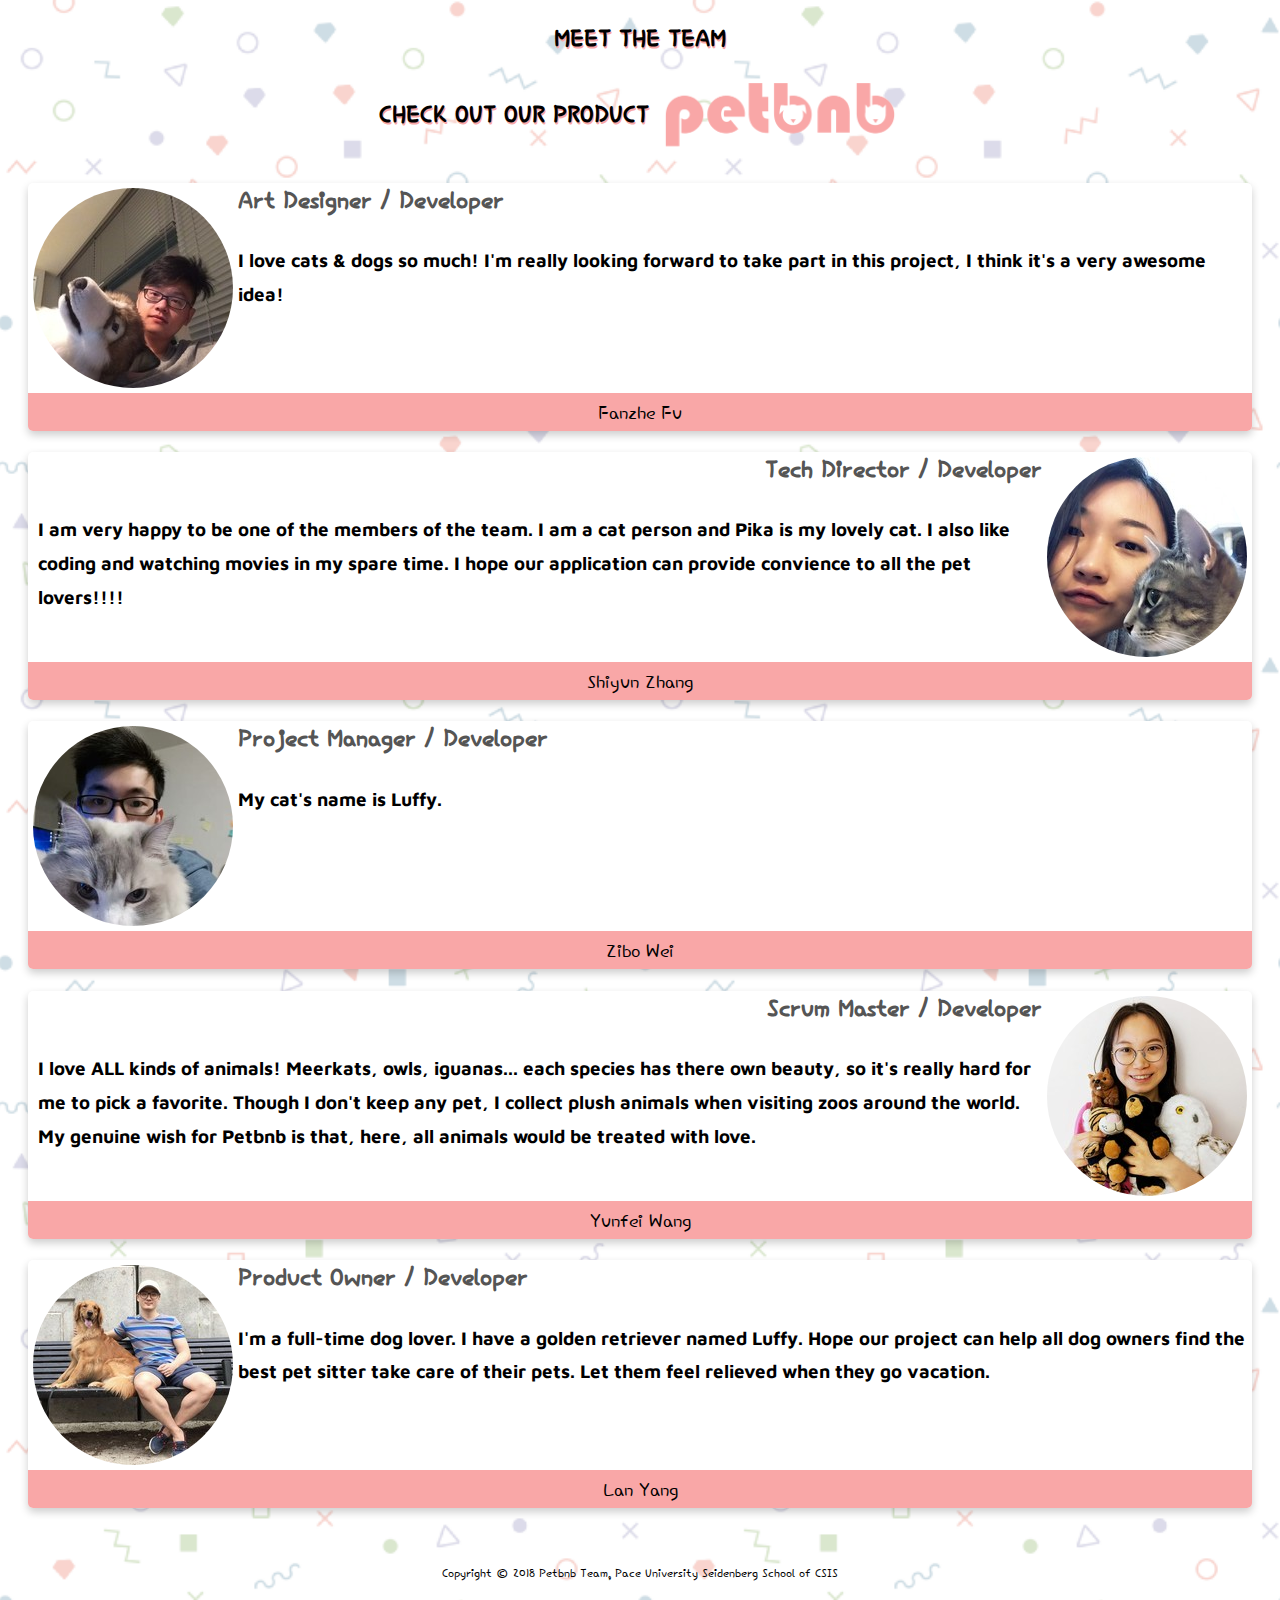
==== index.html @ 4933e284 "team page v1" ====
<!DOCTYPE html>
<html>
<head>
<meta name="viewport" content="width=device-width, initial-scale=1">
<link rel="stylesheet" href="teamstyle.css">
<link rel="stylesheet" href="https://use.fontawesome.com/releases/v5.3.1/css/all.css" integrity="sha384-mzrmE5qonljUremFsqc01SB46JvROS7bZs3IO2EmfFsd15uHvIt+Y8vEf7N7fWAU" crossorigin="anonymous">
<link href="https://fonts.googleapis.com/css?family=Hi+Melody|Maven+Pro" rel="stylesheet">
<body>

<div class="container">
  <header>
  	<h1><i class="fas fa-paw"></i> MEET THE TEAM <i class="fas fa-paw"></i></h1>
	<h1>CHECK OUT OUR PRODUCT <img id="logo" src="logo1.png" alt="Petbnb" align="middle"></h1>
  </header>
  <main>

     <div class="card">
      <img class="avatar" src="azhe.jpg" alt="Azhe" style="float: left;">
        <h1 class="title">Art Designer / Developer</h1>
        <h3>I love cats & dogs so much! I'm really looking forward to take part in this project, I think it's a very awesome idea!</h3>
        <button class="button"><i class="fas fa-palette"></i> Fanzhe Fu</button>
    </div>

    <div class="card">
      <img class="avatar" src="shiyun.jpg" alt="Shiyun" style="float: right;">
        <h1 class="title" style="text-align: right;">Tech Director / Developer</h1>
        <h3>I am very happy to be one of the members of the team. I am a cat person and Pika is my lovely cat. I also like coding and watching movies in my spare time. I hope our application can provide convience to all the pet lovers!!!!</h3>
        <button class="button"><i class="fas fa-drafting-compass"></i> Shiyun Zhang</button>
    </div>

    <div class="card">
      <img class="avatar" src="zibo.jpg" alt="Zibo" style="float: left;">
        <h1 class="title">Project Manager / Developer</h1>
        <h3>My cat's name is Luffy.</h3>
        <p><button class="button"><i class="fas fa-project-diagram"></i> Zibo Wei</button></p>
    </div>

    <div class="card">
      <img class="avatar" src="feifei.jpg" alt="Feifei" style="float: right;">
        <h1 class="title" style="text-align: right;">Scrum Master / Developer</h1>
        <h3>I love ALL kinds of animals! Meerkats, owls, iguanas... each species has there own beauty, so it's really hard for me to pick a favorite. Though I don't keep any pet, I collect plush animals when visiting zoos around the world. My genuine wish for Petbnb is that, here, all animals would be treated with love.</h3>
        <button class="button"><i class="fas fa-tasks"></i> Yunfei Wang</button>
    </div>

    <div class="card">
      <img class="avatar" src="yanglan.jpg" alt="Yanglan" style="float: left;">
        <h1 class="title">Product Owner / Developer</h1>
        <h3>I'm a full-time dog lover. I have a golden retriever named Luffy. Hope our project can help all dog owners find the best pet sitter take care of their pets. Let them feel relieved when they go vacation.</h3>
        <button class="button"><i class="fab fa-black-tie"></i> Lan Yang</button>
    </div>
</main>
<footer>
	<p>Copyright &copy; 2018 Petbnb Team, Pace University  Seidenberg School of CSIS</p>
</footer>
</div>

</body>
</html>
---- teamstyle.css ----
html {
  box-sizing: border-box;
  font-family: 'Hi Melody', cursive;
}

body {
  background-image: url("memphis-colorful.png");
  background-size: 50%;
}

header {
  text-align: center;
  text-shadow: 1px 2px #f9a7a7;
}

#logo {
  width: 20%;
}

.avatar {
  border-radius: 50%;
  margin: 5px;

}

.card {
  background-color: #fff;
  box-shadow: 0 4px 8px 0 rgba(0, 0, 0, 0.2);
  border-radius: 5px;
}

.container {
  padding: 0 20px;
}

.title {
  color: #555;
}

h3 {
  font-family: 'Maven Pro', sans-serif;
  line-height: 1.8;
  margin-left: 10px;
}

.button {
  border: none;
  outline: 0;
  padding-top: 6px;
  color: #000;
  background-color: #f9a7a7;
  text-align: center;
  font-family: 'Hi Melody', cursive;
  font-size: 25px;
  cursor: pointer;
  width: 100%;
  border-radius: 0 0 5px 5px;
  transition: 0.3s;
}

.button:hover {
  background-color: #555;
  color: #f9a7a7;
}

footer {
  text-align: center;
  padding: 40px 0 0 0;
}
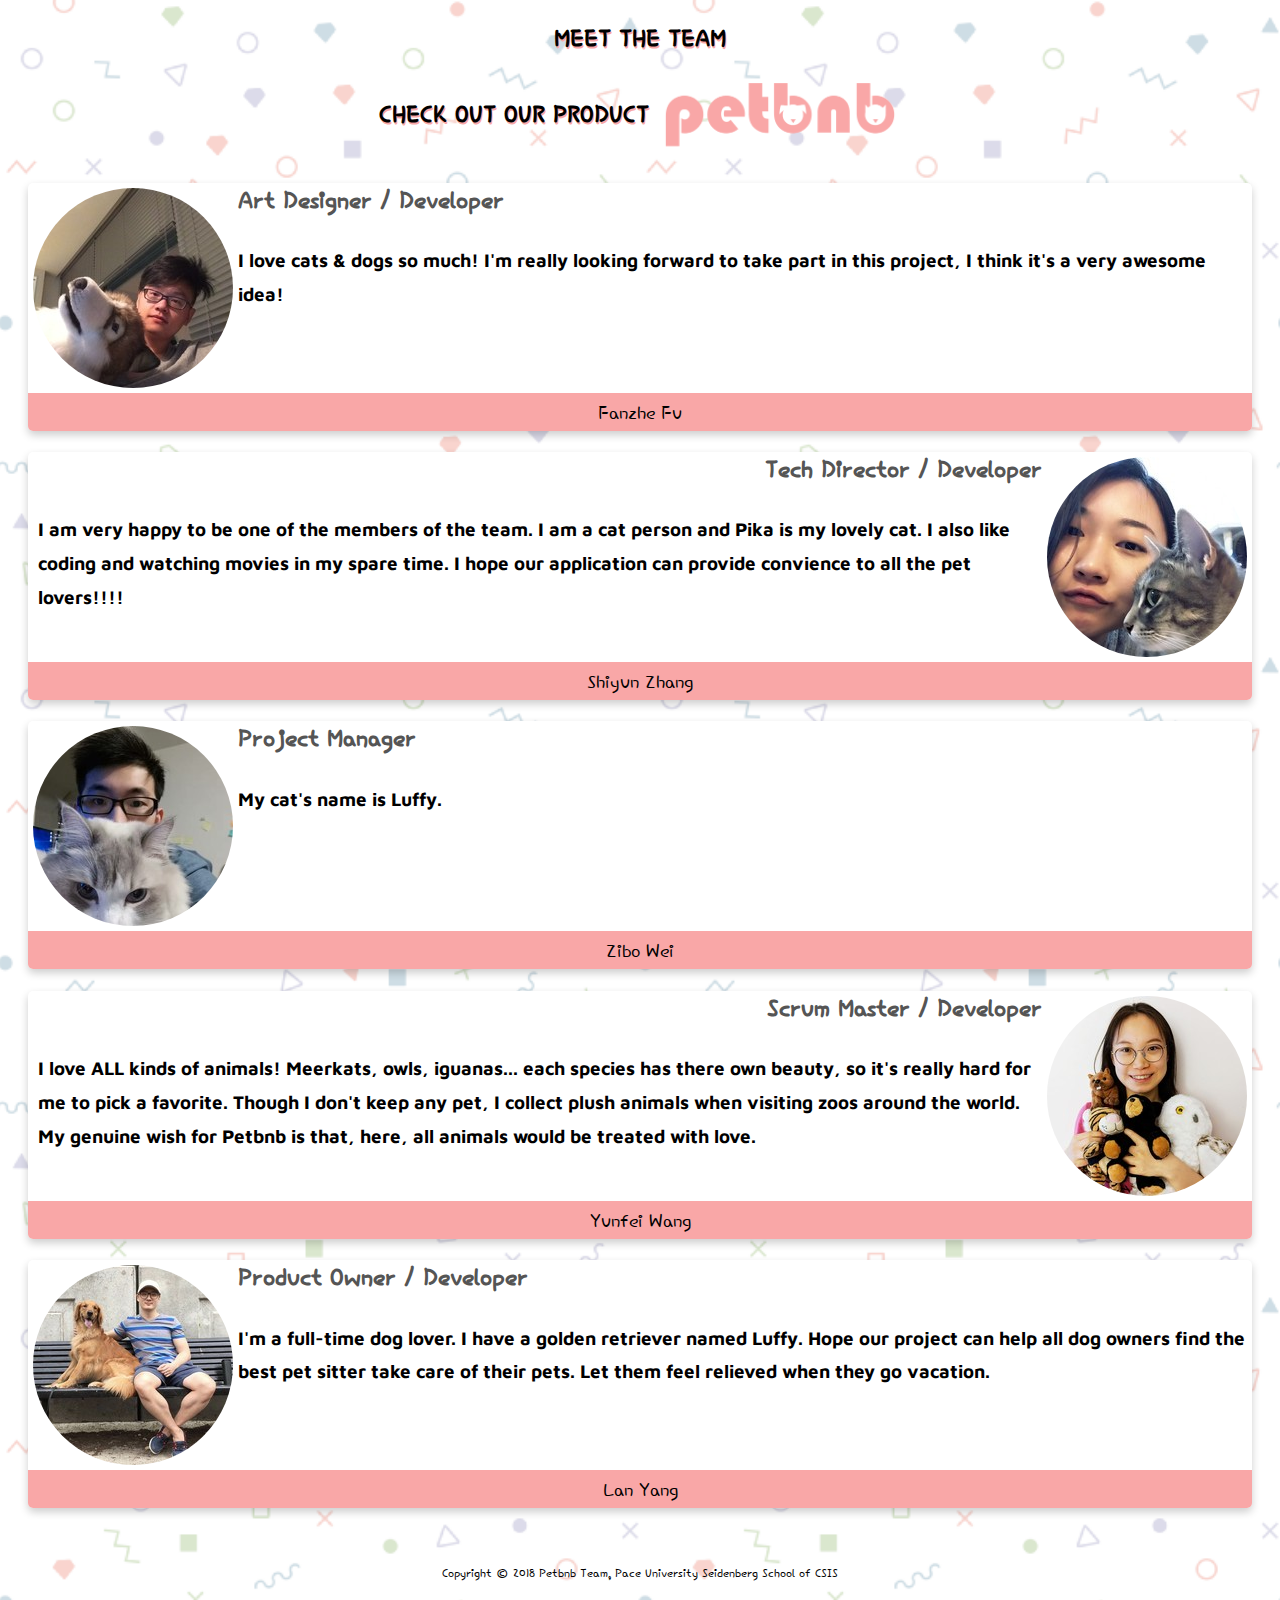
==== commit 7ddd06e0: "zibo role change" ====
--- a/index.html
+++ b/index.html
@@ -30,7 +30,7 @@
 
     <div class="card">
       <img class="avatar" src="zibo.jpg" alt="Zibo" style="float: left;">
-        <h1 class="title">Project Manager / Developer</h1>
+        <h1 class="title">Project Manager</h1>
         <h3>My cat's name is Luffy.</h3>
         <p><button class="button"><i class="fas fa-project-diagram"></i> Zibo Wei</button></p>
     </div>
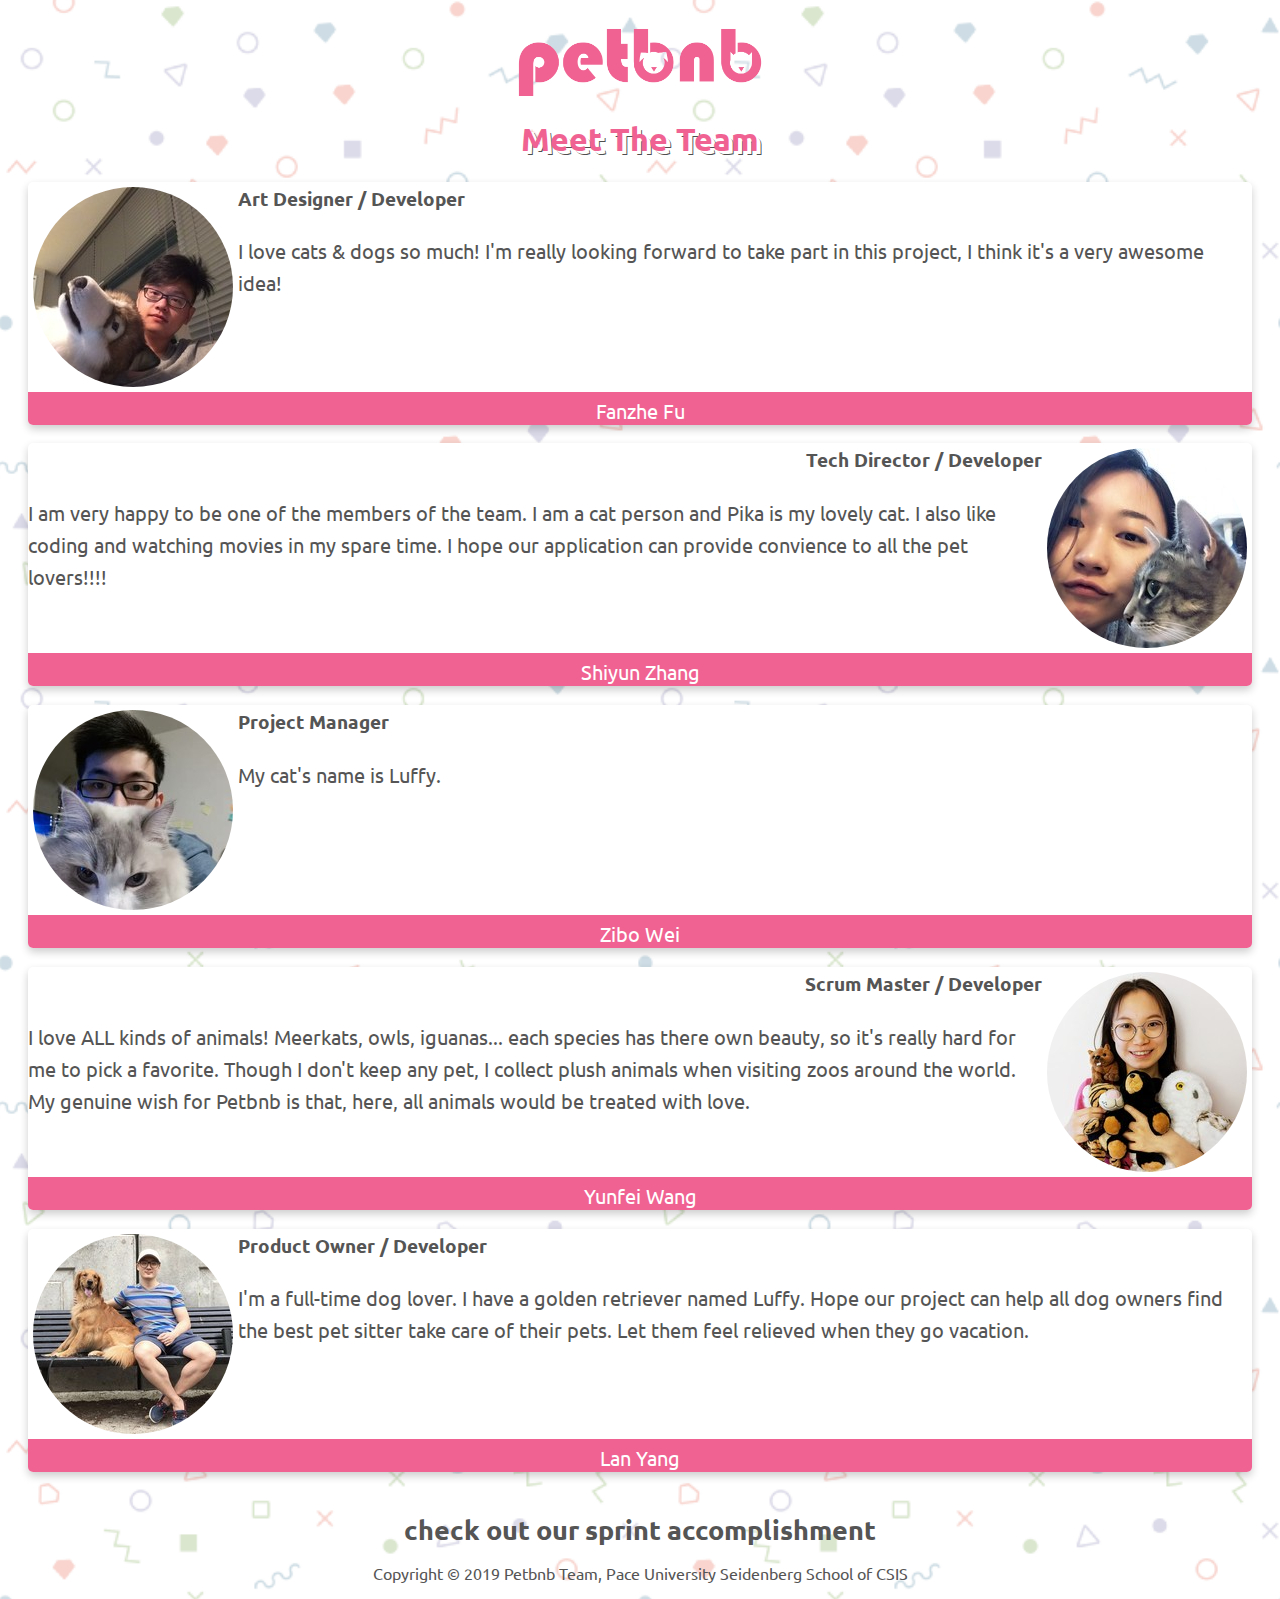
==== commit faef1562: "add sprint accomplishment, plus restyling" ====
--- a/index.html
+++ b/index.html
@@ -4,53 +4,56 @@
 <meta name="viewport" content="width=device-width, initial-scale=1">
 <link rel="stylesheet" href="teamstyle.css">
 <link rel="stylesheet" href="https://use.fontawesome.com/releases/v5.3.1/css/all.css" integrity="sha384-mzrmE5qonljUremFsqc01SB46JvROS7bZs3IO2EmfFsd15uHvIt+Y8vEf7N7fWAU" crossorigin="anonymous">
-<link href="https://fonts.googleapis.com/css?family=Hi+Melody|Maven+Pro" rel="stylesheet">
+<link href="https://fonts.googleapis.com/css?family=Ubuntu" rel="stylesheet">
+</head>
 <body>
 
 <div class="container">
   <header>
-  	<h1><i class="fas fa-paw"></i> MEET THE TEAM <i class="fas fa-paw"></i></h1>
-	<h1>CHECK OUT OUR PRODUCT <img id="logo" src="logo1.png" alt="Petbnb" align="middle"></h1>
+    <br>
+    <img id="logo" src="logo.png" alt="Petbnb" align="middle">    
+  	<h1><i class="fas fa-paw"></i> Meet The Team <i class="fas fa-paw"></i></h1>
   </header>
   <main>
 
      <div class="card">
       <img class="avatar" src="azhe.jpg" alt="Azhe" style="float: left;">
-        <h1 class="title">Art Designer / Developer</h1>
-        <h3>I love cats & dogs so much! I'm really looking forward to take part in this project, I think it's a very awesome idea!</h3>
+        <h3 class="title">Art Designer / Developer</h3>
+        <p class="intro">I love cats & dogs so much! I'm really looking forward to take part in this project, I think it's a very awesome idea!</p>
         <button class="button"><i class="fas fa-palette"></i> Fanzhe Fu</button>
     </div>
 
     <div class="card">
       <img class="avatar" src="shiyun.jpg" alt="Shiyun" style="float: right;">
-        <h1 class="title" style="text-align: right;">Tech Director / Developer</h1>
-        <h3>I am very happy to be one of the members of the team. I am a cat person and Pika is my lovely cat. I also like coding and watching movies in my spare time. I hope our application can provide convience to all the pet lovers!!!!</h3>
+        <h3 class="title" style="text-align: right;">Tech Director / Developer</h3>
+        <p class="intro">I am very happy to be one of the members of the team. I am a cat person and Pika is my lovely cat. I also like coding and watching movies in my spare time. I hope our application can provide convience to all the pet lovers!!!!</p>
         <button class="button"><i class="fas fa-drafting-compass"></i> Shiyun Zhang</button>
     </div>
 
     <div class="card">
       <img class="avatar" src="zibo.jpg" alt="Zibo" style="float: left;">
-        <h1 class="title">Project Manager</h1>
-        <h3>My cat's name is Luffy.</h3>
-        <p><button class="button"><i class="fas fa-project-diagram"></i> Zibo Wei</button></p>
+        <h3 class="title">Project Manager</h3>
+        <p class="intro">My cat's name is Luffy.</p>
+        <button class="button"><i class="fas fa-project-diagram"></i> Zibo Wei</button>
     </div>
 
     <div class="card">
       <img class="avatar" src="feifei.jpg" alt="Feifei" style="float: right;">
-        <h1 class="title" style="text-align: right;">Scrum Master / Developer</h1>
-        <h3>I love ALL kinds of animals! Meerkats, owls, iguanas... each species has there own beauty, so it's really hard for me to pick a favorite. Though I don't keep any pet, I collect plush animals when visiting zoos around the world. My genuine wish for Petbnb is that, here, all animals would be treated with love.</h3>
+        <h3 class="title" style="text-align: right;">Scrum Master / Developer</h3>
+        <p class="intro">I love ALL kinds of animals! Meerkats, owls, iguanas... each species has there own beauty, so it's really hard for me to pick a favorite. Though I don't keep any pet, I collect plush animals when visiting zoos around the world. My genuine wish for Petbnb is that, here, all animals would be treated with love.</p>
         <button class="button"><i class="fas fa-tasks"></i> Yunfei Wang</button>
     </div>
 
     <div class="card">
       <img class="avatar" src="yanglan.jpg" alt="Yanglan" style="float: left;">
-        <h1 class="title">Product Owner / Developer</h1>
-        <h3>I'm a full-time dog lover. I have a golden retriever named Luffy. Hope our project can help all dog owners find the best pet sitter take care of their pets. Let them feel relieved when they go vacation.</h3>
+        <h3 class="title">Product Owner / Developer</h3>
+        <p class="intro">I'm a full-time dog lover. I have a golden retriever named Luffy. Hope our project can help all dog owners find the best pet sitter take care of their pets. Let them feel relieved when they go vacation.</p>
         <button class="button"><i class="fab fa-black-tie"></i> Lan Yang</button>
     </div>
 </main>
 <footer>
-	<p>Copyright &copy; 2018 Petbnb Team, Pace University  Seidenberg School of CSIS</p>
+  <a href="sprint.html">check out our sprint accomplishment</a>
+	<p>Copyright &copy; 2019 Petbnb Team, Pace University  Seidenberg School of CSIS</p>
 </footer>
 </div>
 
--- a/teamstyle.css
+++ b/teamstyle.css
@@ -6,11 +6,14 @@
 body {
   background-image: url("memphis-colorful.png");
   background-size: 50%;
+  font-family: 'Ubuntu', sans-serif;
+  color: #555;
 }
 
 header {
+  color: #f06292;
   text-align: center;
-  text-shadow: 1px 2px #f9a7a7;
+  text-shadow: 4px 3px 0px #fff, 5px 4px 0px rgba(0,0,0,0.7);
 }
 
 #logo {
@@ -38,32 +41,84 @@
 }
 
 h3 {
-  font-family: 'Maven Pro', sans-serif;
   line-height: 1.8;
   margin-left: 10px;
+  color: #555;
 }
 
 .button {
   border: none;
   outline: 0;
   padding-top: 6px;
-  color: #000;
-  background-color: #f9a7a7;
+  color: #fff;
+  background-color: #f06292;
   text-align: center;
-  font-family: 'Hi Melody', cursive;
-  font-size: 25px;
+  font-size: 20px;
   cursor: pointer;
   width: 100%;
   border-radius: 0 0 5px 5px;
   transition: 0.3s;
+  font-family: 'Ubuntu', sans-serif;
 }
 
 .button:hover {
-  background-color: #555;
-  color: #f9a7a7;
+  background-color: #fff;
+  color: #f06292;
+}
+
+.intro {
+  font-size: 20px;
+  line-height: 1.6;
 }
 
 footer {
   text-align: center;
   padding: 40px 0 0 0;
-}+  color: #555;
+}
+
+table {
+  border-collapse: collapse;
+  width: 100%;
+  box-shadow: 0 4px 8px 0 rgba(0, 0, 0, 0.2);
+  border-radius: 5px;
+  background-color: #fff;
+}
+
+th {
+  background-color: #f06292; 
+  color: #fff;
+}
+th, td {
+  padding: 8px;
+  text-align: left;
+  border-bottom: 1px solid #fde8ef;
+}
+
+tr:hover {
+  background-color: #fde8ef;
+  transition: 0.3s;
+}
+
+.team_members{
+  color: #f06292;
+}
+
+a {
+  color: #555;
+  font-size: 1.7em;
+  font-weight: bold;
+}
+
+a:link {
+  text-decoration: none;
+}
+
+a:visited {
+  text-decoration: none;
+}
+
+a:hover {
+  color: #f06292;
+  transition: 0.2s;
+}
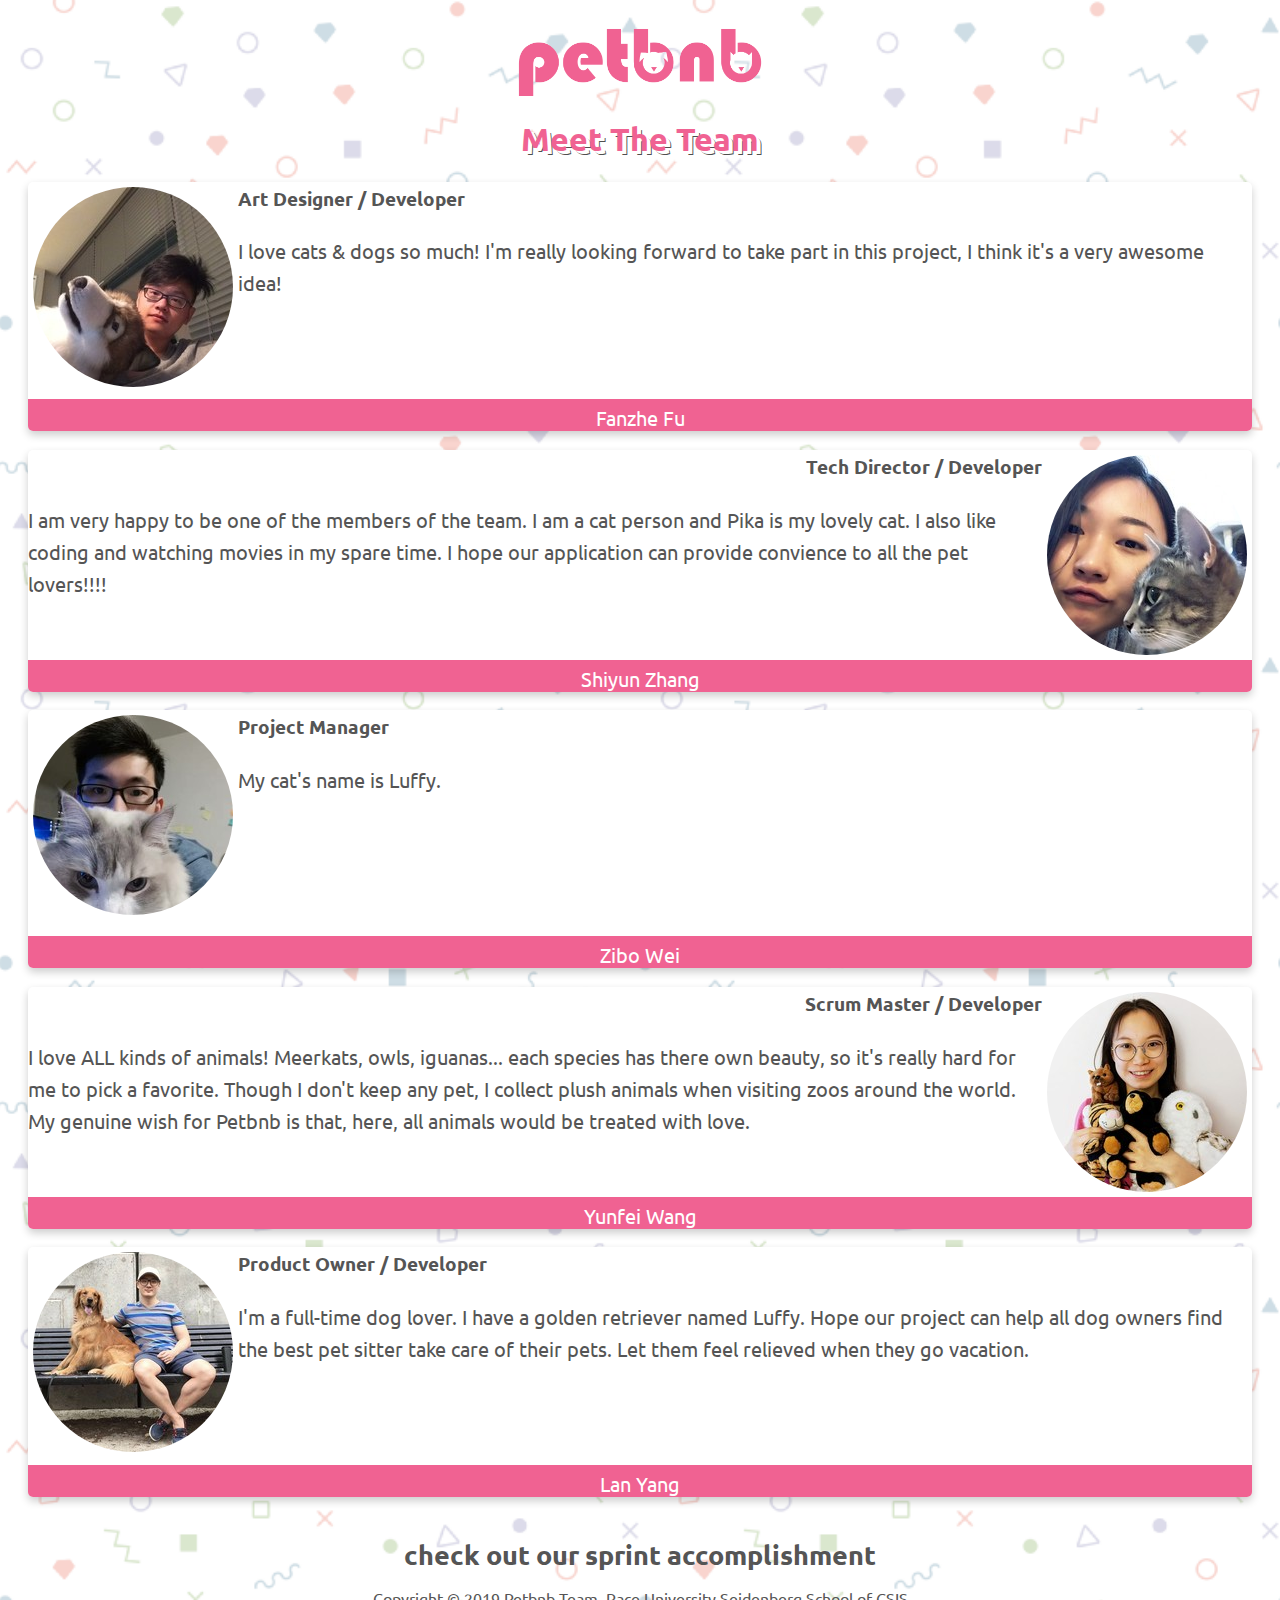
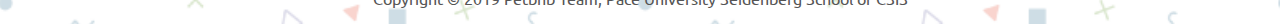
==== commit d032f149: "update Sprint3 tasks" ====
--- a/index.html
+++ b/index.html
@@ -19,36 +19,36 @@
      <div class="card">
       <img class="avatar" src="azhe.jpg" alt="Azhe" style="float: left;">
         <h3 class="title">Art Designer / Developer</h3>
-        <p class="intro">I love cats & dogs so much! I'm really looking forward to take part in this project, I think it's a very awesome idea!</p>
-        <button class="button"><i class="fas fa-palette"></i> Fanzhe Fu</button>
+        <p class="intro">I love cats & dogs so much! I'm really looking forward to take part in this project, I think it's a very awesome idea!</p><br><br><br><br>
+        <div class="names"><i class="fas fa-palette"></i> Fanzhe Fu</div>
     </div>
 
     <div class="card">
       <img class="avatar" src="shiyun.jpg" alt="Shiyun" style="float: right;">
         <h3 class="title" style="text-align: right;">Tech Director / Developer</h3>
-        <p class="intro">I am very happy to be one of the members of the team. I am a cat person and Pika is my lovely cat. I also like coding and watching movies in my spare time. I hope our application can provide convience to all the pet lovers!!!!</p>
-        <button class="button"><i class="fas fa-drafting-compass"></i> Shiyun Zhang</button>
+        <p class="intro">I am very happy to be one of the members of the team. I am a cat person and Pika is my lovely cat. I also like coding and watching movies in my spare time. I hope our application can provide convience to all the pet lovers!!!!</p><br><br>
+        <div class="names"><i class="fas fa-drafting-compass"></i> Shiyun Zhang</div>
     </div>
 
     <div class="card">
       <img class="avatar" src="zibo.jpg" alt="Zibo" style="float: left;">
         <h3 class="title">Project Manager</h3>
-        <p class="intro">My cat's name is Luffy.</p>
-        <button class="button"><i class="fas fa-project-diagram"></i> Zibo Wei</button>
+        <p class="intro">My cat's name is Luffy.</p><br><br><br><br><br><br>
+        <div class="names"><i class="fas fa-project-diagram"></i> Zibo Wei</div>
     </div>
 
     <div class="card">
       <img class="avatar" src="feifei.jpg" alt="Feifei" style="float: right;">
         <h3 class="title" style="text-align: right;">Scrum Master / Developer</h3>
-        <p class="intro">I love ALL kinds of animals! Meerkats, owls, iguanas... each species has there own beauty, so it's really hard for me to pick a favorite. Though I don't keep any pet, I collect plush animals when visiting zoos around the world. My genuine wish for Petbnb is that, here, all animals would be treated with love.</p>
-        <button class="button"><i class="fas fa-tasks"></i> Yunfei Wang</button>
+        <p class="intro">I love ALL kinds of animals! Meerkats, owls, iguanas... each species has there own beauty, so it's really hard for me to pick a favorite. Though I don't keep any pet, I collect plush animals when visiting zoos around the world. My genuine wish for Petbnb is that, here, all animals would be treated with love.</p><br><br>
+        <div class="names"><i class="fas fa-tasks"></i> Yunfei Wang</div>
     </div>
 
     <div class="card">
       <img class="avatar" src="yanglan.jpg" alt="Yanglan" style="float: left;">
         <h3 class="title">Product Owner / Developer</h3>
-        <p class="intro">I'm a full-time dog lover. I have a golden retriever named Luffy. Hope our project can help all dog owners find the best pet sitter take care of their pets. Let them feel relieved when they go vacation.</p>
-        <button class="button"><i class="fab fa-black-tie"></i> Lan Yang</button>
+        <p class="intro">I'm a full-time dog lover. I have a golden retriever named Luffy. Hope our project can help all dog owners find the best pet sitter take care of their pets. Let them feel relieved when they go vacation.</p><br><br><br><br>
+        <div class="names"><i class="fab fa-black-tie"></i> Lan Yang</div>
     </div>
 </main>
 <footer>
--- a/teamstyle.css
+++ b/teamstyle.css
@@ -46,7 +46,7 @@
   color: #555;
 }
 
-.button {
+.names {
   border: none;
   outline: 0;
   padding-top: 6px;
@@ -54,16 +54,9 @@
   background-color: #f06292;
   text-align: center;
   font-size: 20px;
-  cursor: pointer;
   width: 100%;
   border-radius: 0 0 5px 5px;
-  transition: 0.3s;
   font-family: 'Ubuntu', sans-serif;
-}
-
-.button:hover {
-  background-color: #fff;
-  color: #f06292;
 }
 
 .intro {
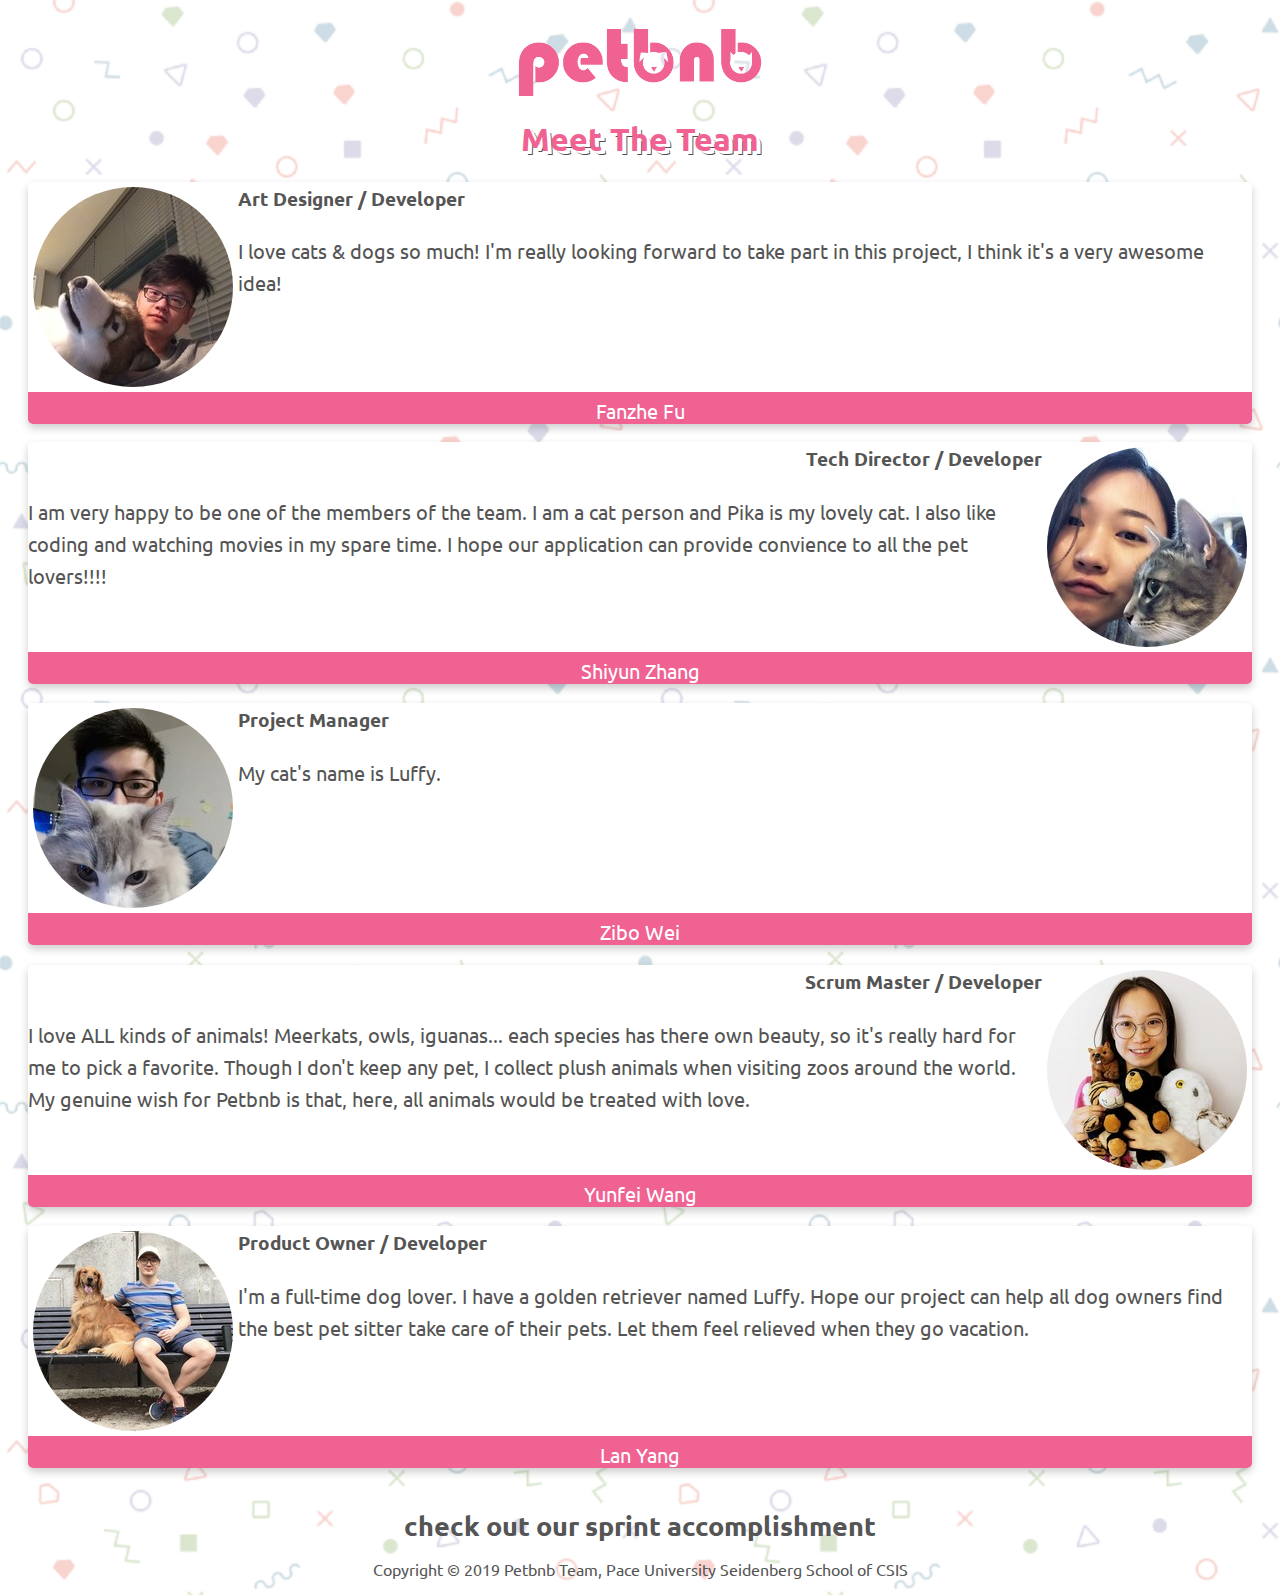
==== commit 90825925: ".names clear both" ====
--- a/index.html
+++ b/index.html
@@ -19,35 +19,35 @@
      <div class="card">
       <img class="avatar" src="azhe.jpg" alt="Azhe" style="float: left;">
         <h3 class="title">Art Designer / Developer</h3>
-        <p class="intro">I love cats & dogs so much! I'm really looking forward to take part in this project, I think it's a very awesome idea!</p><br><br><br><br>
+        <p class="intro">I love cats & dogs so much! I'm really looking forward to take part in this project, I think it's a very awesome idea!</p>
         <div class="names"><i class="fas fa-palette"></i> Fanzhe Fu</div>
     </div>
 
     <div class="card">
       <img class="avatar" src="shiyun.jpg" alt="Shiyun" style="float: right;">
         <h3 class="title" style="text-align: right;">Tech Director / Developer</h3>
-        <p class="intro">I am very happy to be one of the members of the team. I am a cat person and Pika is my lovely cat. I also like coding and watching movies in my spare time. I hope our application can provide convience to all the pet lovers!!!!</p><br><br>
+        <p class="intro">I am very happy to be one of the members of the team. I am a cat person and Pika is my lovely cat. I also like coding and watching movies in my spare time. I hope our application can provide convience to all the pet lovers!!!!</p>
         <div class="names"><i class="fas fa-drafting-compass"></i> Shiyun Zhang</div>
     </div>
 
     <div class="card">
       <img class="avatar" src="zibo.jpg" alt="Zibo" style="float: left;">
         <h3 class="title">Project Manager</h3>
-        <p class="intro">My cat's name is Luffy.</p><br><br><br><br><br><br>
-        <div class="names"><i class="fas fa-project-diagram"></i> Zibo Wei</div>
+        <p class="intro">My cat's name is Luffy.</p>
+        <p class="names"><i class="fas fa-project-diagram"></i> Zibo Wei</p>
     </div>
 
     <div class="card">
       <img class="avatar" src="feifei.jpg" alt="Feifei" style="float: right;">
         <h3 class="title" style="text-align: right;">Scrum Master / Developer</h3>
-        <p class="intro">I love ALL kinds of animals! Meerkats, owls, iguanas... each species has there own beauty, so it's really hard for me to pick a favorite. Though I don't keep any pet, I collect plush animals when visiting zoos around the world. My genuine wish for Petbnb is that, here, all animals would be treated with love.</p><br><br>
+        <p class="intro">I love ALL kinds of animals! Meerkats, owls, iguanas... each species has there own beauty, so it's really hard for me to pick a favorite. Though I don't keep any pet, I collect plush animals when visiting zoos around the world. My genuine wish for Petbnb is that, here, all animals would be treated with love.</p>
         <div class="names"><i class="fas fa-tasks"></i> Yunfei Wang</div>
     </div>
 
     <div class="card">
       <img class="avatar" src="yanglan.jpg" alt="Yanglan" style="float: left;">
         <h3 class="title">Product Owner / Developer</h3>
-        <p class="intro">I'm a full-time dog lover. I have a golden retriever named Luffy. Hope our project can help all dog owners find the best pet sitter take care of their pets. Let them feel relieved when they go vacation.</p><br><br><br><br>
+        <p class="intro">I'm a full-time dog lover. I have a golden retriever named Luffy. Hope our project can help all dog owners find the best pet sitter take care of their pets. Let them feel relieved when they go vacation.</p>
         <div class="names"><i class="fab fa-black-tie"></i> Lan Yang</div>
     </div>
 </main>
--- a/teamstyle.css
+++ b/teamstyle.css
@@ -23,7 +23,7 @@
 .avatar {
   border-radius: 50%;
   margin: 5px;
-
+  /*display: block;*/
 }
 
 .card {
@@ -57,6 +57,7 @@
   width: 100%;
   border-radius: 0 0 5px 5px;
   font-family: 'Ubuntu', sans-serif;
+  clear: both;
 }
 
 .intro {
